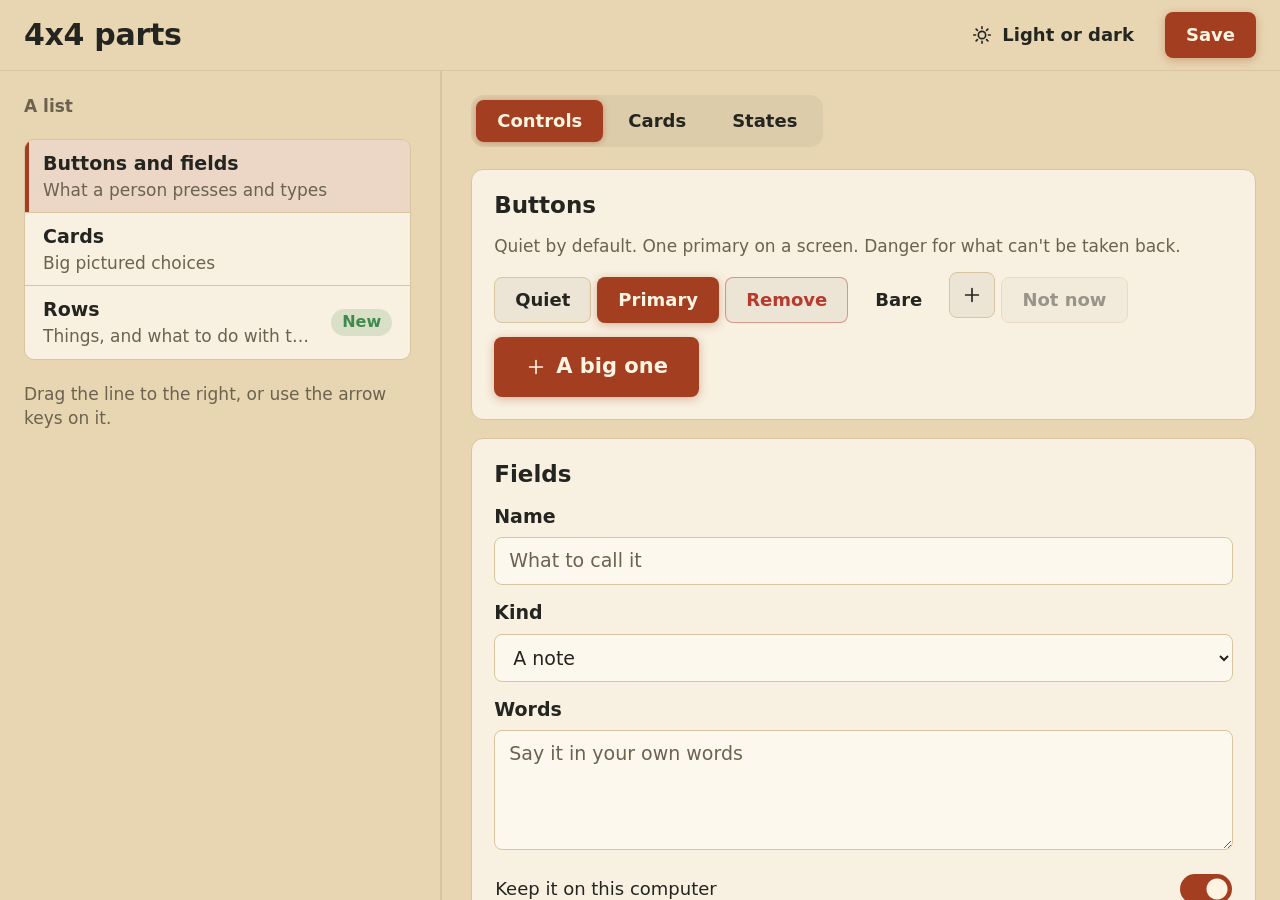
==== apps/parts/index.html @ 2109584d "The first open parts of 4x4: contracts, shared parts, the calculator, a first workspace Signed-off-b" ====
<!doctype html>
<html lang="en">
<head>
<meta charset="utf-8">
<meta name="viewport" content="width=device-width, initial-scale=1">
<title>4x4 parts</title>
<link rel="stylesheet" href="parts.css">
<script type="module" src="parts.js"></script>
<script type="module" src="index.js"></script>
</head>
<body>
<!-- Every part, as an app would use it (apps/parts/README.md). Open it on its own (/apps/parts/) or in a zone. -->
<app-page>
  <app-bar>
    <h1>4x4 parts</h1>
    <bar-end>
      <button id="theme" bare><svg viewBox="0 0 24 24" fill="none" stroke="currentColor" stroke-width="1.8" stroke-linecap="round" stroke-linejoin="round"><circle cx="12" cy="12" r="4"/><path d="M12 3v2M12 19v2M3 12h2M19 12h2M5.6 5.6l1.4 1.4M17 17l1.4 1.4M5.6 18.4 7 17M17 7l1.4-1.4"/></svg> Light or dark</button>
      <button primary id="save">Save</button>
    </bar-end>
  </app-bar>
  <app-split id="main">
    <aside>
      <app-body>
        <h3 quiet>A list</h3>
        <app-list id="list">
          <app-row press current><row-text><strong>Buttons and fields</strong><span quiet>What a person presses and types</span></row-text></app-row>
          <app-row press><row-text><strong>Cards</strong><span quiet>Big pictured choices</span></row-text></app-row>
          <app-row press><row-text><strong>Rows</strong><span quiet>Things, and what to do with them</span></row-text><row-end><app-tag ok>New</app-tag></row-end></app-row>
        </app-list>
        <p quiet>Drag the line to the right, or use the arrow keys on it.</p>
      </app-body>
    </aside>
    <split-bar></split-bar>
    <main>
      <app-body>
        <app-tabs>
          <button tab="controls" current>Controls</button>
          <button tab="cards">Cards</button>
          <button tab="states">States</button>
        </app-tabs>

        <app-pane name="controls" current>
          <app-panel>
            <h2>Buttons</h2>
            <p quiet>Quiet by default. One primary on a screen. Danger for what can't be taken back.</p>
            <p><button>Quiet</button> <button primary>Primary</button> <button danger>Remove</button> <button bare>Bare</button> <button icon aria-label="Add"><svg viewBox="0 0 24 24" fill="none" stroke="currentColor" stroke-width="1.8" stroke-linecap="round" stroke-linejoin="round"><path d="M12 5v14M5 12h14"/></svg></button> <button disabled>Not now</button></p>
            <p><button primary big><svg viewBox="0 0 24 24" fill="none" stroke="currentColor" stroke-width="1.8" stroke-linecap="round" stroke-linejoin="round"><path d="M12 5v14M5 12h14"/></svg> A big one</button></p>
          </app-panel>
          <app-panel>
            <h2>Fields</h2>
            <app-field><span>Name</span><input placeholder="What to call it"></app-field>
            <app-field><span>Kind</span><select><option>A note</option><option>A list</option></select></app-field>
            <app-field><span>Words</span><textarea placeholder="Say it in your own words"></textarea></app-field>
            <button role="switch" aria-checked="true">Keep it on this computer</button>
            <button role="switch" aria-checked="false">Tell me when it changes</button>
          </app-panel>
        </app-pane>

        <app-pane name="cards">
          <app-cards>
            <button card style="--hue: var(--zone-left)"><card-picture><svg viewBox="0 0 24 24" fill="none" stroke="currentColor" stroke-width="1.8" stroke-linecap="round" stroke-linejoin="round"><path d="M5 4h11a3 3 0 0 1 3 3v13H8a3 3 0 0 1-3-3z"/><path d="M5 17a3 3 0 0 1 3-3h11"/></svg></card-picture><strong>Reading</strong><span quiet>Two apps side by side</span></button>
            <button card current style="--hue: var(--zone-centre)"><card-picture><svg viewBox="0 0 24 24" fill="none" stroke="currentColor" stroke-width="1.8" stroke-linecap="round" stroke-linejoin="round"><path d="M6 3h9l4 4v14H6z"/><path d="M9 12h7M9 16h5"/></svg></card-picture><strong>Notes</strong><span quiet>You are here</span></button>
            <button card style="--hue: var(--zone-right)"><card-picture><svg viewBox="0 0 24 24" fill="none" stroke="currentColor" stroke-width="1.8" stroke-linecap="round" stroke-linejoin="round"><circle cx="12" cy="12" r="4"/><path d="M12 3v2M12 19v2M3 12h2M19 12h2M5.6 5.6l1.4 1.4M17 17l1.4 1.4M5.6 18.4 7 17M17 7l1.4-1.4"/></svg></card-picture><strong>Weather</strong><span quiet>One app</span></button>
            <button card style="--hue: var(--zone-bottom)"><card-picture><svg viewBox="0 0 24 24" fill="none" stroke="currentColor" stroke-width="1.8" stroke-linecap="round" stroke-linejoin="round"><path d="M12 5v14M5 12h14"/></svg></card-picture><strong>New</strong><span quiet>Start empty</span></button>
          </app-cards>
        </app-pane>

        <app-pane name="states">
          <app-panel>
            <h2>Meanings</h2>
            <p><app-tag>Plain</app-tag> <app-tag ok>Saved</app-tag> <app-tag warn>Check this</app-tag> <app-tag bad>Failed</app-tag> <app-tag info>Tip</app-tag></p>
            <h2>Working</h2>
            <app-busy></app-busy>
            <p><button id="ok">Say it worked</button> <button id="bad">Say it failed</button></p>
          </app-panel>
          <app-panel>
            <app-empty>
              <svg viewBox="0 0 24 24" fill="none" stroke="currentColor" stroke-width="1.8" stroke-linecap="round" stroke-linejoin="round"><path d="M6 3h9l4 4v14H6z"/><path d="M9 12h7M9 16h5"/></svg>
              <h2>Nothing here yet</h2>
              <p>Say what's missing in a line, then offer the one thing to do about it.</p>
              <button primary><svg viewBox="0 0 24 24" fill="none" stroke="currentColor" stroke-width="1.8" stroke-linecap="round" stroke-linejoin="round"><path d="M12 5v14M5 12h14"/></svg> Make the first one</button>
            </app-empty>
          </app-panel>
        </app-pane>
      </app-body>
    </main>
  </app-split>
</app-page>
</body>
</html>
---- apps/parts/parts.css ----
/* The parts every 4x4 app is built from (apps/parts/README.md). One file, linked by each app:
     <link rel="stylesheet" href="../parts/parts.css">
     <script type="module" src="../parts/parts.js"></script>
   Colours and sizes are the look file's (look.css, generated from the design tokens): in a zone the host sends its own values
   (parts.js), opened on its own the app draws with these. Every length is calc(N * var(--u)) and every text
   calc(N * var(--t)), so the person's Everything and Text sizes scale it; no text is under 16px.
   Native controls stay native (button, input, select): a part styles them, it doesn't replace them. Layout parts are
   plain elements named for what they are (app-page, app-bar, app-cards…), with attributes for their states.
   Everything sits in the cascade layer `parts`, so an app's own CSS, and any widget's it brings along (a map
   library's buttons), wins over a part without a fight of selectors. */
@import "look.css";

@layer parts {
[hidden] { display: none !important; }   /* hidden means hidden, whatever a part's display is */

:root { color-scheme: var(--scheme, light); --hue: var(--accent); --gap: calc(14 * var(--u)); --pad: calc(24 * var(--u)); }
*, *::before, *::after { box-sizing: border-box; }
html, body { height: 100%; margin: 0; }
html[alone] { background: var(--bg); }   /* opened on its own, not in a zone */
/* nothing shown until the host's look has come (or a moment has passed): it never flashes its own colours first */
html:not([looked]) body { opacity: 0; }
html:not([looked]) * { transition: none !important; }
body {
  font: calc(19 * var(--t))/1.45 var(--font); color: var(--ink); background: transparent;   /* in a zone: the zone's own surface */
  transition: opacity .15s; -webkit-font-smoothing: antialiased;
}
h1, h2, h3, p { margin: 0; }
h1 { font: 600 calc(30 * var(--t))/1.15 var(--font); letter-spacing: -0.01em; }
h2 { font: 600 calc(23 * var(--t))/1.2 var(--font); }
h3 { font: 600 calc(19 * var(--t))/1.3 var(--font); }
[quiet], small { color: var(--muted); font-size: max(16px, calc(17 * var(--t))); }   /* quiet, not small */
a { color: var(--accent); text-underline-offset: .18em; }
:focus-visible { outline: var(--ring) solid var(--focus); outline-offset: 2px; }
::selection { background: color-mix(in oklab, var(--hue) 30%, transparent); }

/* ---- the page: a bar on top when it has one, then what scrolls ---- */
app-page { display: grid; grid-template-rows: auto minmax(0, 1fr); height: 100%; }
app-page > :only-child { grid-row: 1 / -1; }
app-bar {
  display: flex; align-items: center; gap: var(--gap); min-height: calc(64 * var(--u));
  padding: calc(12 * var(--u)) var(--pad); border-bottom: var(--hair) solid var(--line);
}
app-bar > h1 { flex: 1; min-width: 0; overflow: hidden; text-overflow: ellipsis; white-space: nowrap; }
app-bar > bar-end, app-row > row-end { display: flex; align-items: center; gap: calc(10 * var(--u)); margin-left: auto; }
app-body { display: flex; flex-direction: column; gap: calc(22 * var(--u)); padding: var(--pad); overflow: auto; min-height: 0; }
app-body[centre] { align-items: center; justify-content: center; text-align: center; }

/* ---- buttons: quiet by default; one [primary] per screen; [danger] for what can't be taken back ---- */
button, a[button] {
  display: inline-flex; align-items: center; justify-content: center; gap: calc(9 * var(--u));
  min-height: calc(46 * var(--u)); padding: calc(9 * var(--u)) calc(20 * var(--u));
  font: 550 calc(18 * var(--t))/1.2 var(--font); color: var(--ink); text-decoration: none;
  background: var(--wash-soft); border: var(--hair) solid var(--line); border-radius: var(--radius);
  cursor: pointer; transition: background .12s, transform .08s, box-shadow .12s;
}
button:hover, a[button]:hover { background: var(--wash-strong); }
button:active, a[button]:active { transform: scale(.97); }
button[primary] { color: var(--accent-ink); background: var(--hue); border-color: transparent; box-shadow: 0 calc(2 * var(--u)) calc(10 * var(--u)) color-mix(in oklab, var(--hue) 35%, transparent); }
button[primary]:hover { background: color-mix(in oklab, var(--hue) 88%, var(--ink)); }
button[danger] { color: var(--bad); border-color: color-mix(in oklab, var(--bad) 45%, transparent); }
button[danger]:hover { color: var(--accent-ink); background: var(--bad); }
button[bare] { background: none; border-color: transparent; }
button[bare]:hover { background: var(--wash-hover); }
button[big] { min-height: calc(60 * var(--u)); padding-inline: calc(30 * var(--u)); font-size: calc(21 * var(--t)); }
button[icon] { width: calc(46 * var(--u)); padding: 0; }
button svg, a[button] svg { width: calc(22 * var(--u)); height: calc(22 * var(--u)); flex: none; }
button:disabled { opacity: .45; cursor: default; transform: none; }
/* a chip: a small choice among several in a row; [current] when it's the one picked */
button[chip] { min-height: calc(38 * var(--u)); padding: calc(5 * var(--u)) calc(15 * var(--u)); border-radius: 99px; font: 500 max(16px, calc(17 * var(--t)))/1.2 var(--font); }
button[chip][current] { color: var(--accent-ink); background: var(--hue); border-color: transparent; }

/* ---- fields: a label over its control ---- */
app-field { display: grid; gap: calc(7 * var(--u)); }
app-field > span, app-field > label { font-weight: 550; }
/* the label beside its control, in one line: <app-field inline> */
app-field[inline] { display: inline-flex; align-items: center; gap: calc(10 * var(--u)); }
app-field[inline] > :is(input, select) { width: auto; }
input:not([type=checkbox], [type=radio], [type=range]), select, textarea {
  width: 100%; min-height: calc(48 * var(--u)); padding: calc(10 * var(--u)) calc(14 * var(--u));
  font: calc(19 * var(--t))/1.35 var(--font); color: var(--ink);
  background: var(--well); border: var(--rule) solid var(--line); border-radius: var(--radius);
}
textarea { min-height: calc(120 * var(--u)); resize: vertical; }
input::placeholder, textarea::placeholder { color: var(--muted); }
input:focus-visible, select:focus-visible, textarea:focus-visible { outline: none; border-color: var(--focus); box-shadow: 0 0 0 var(--ring) color-mix(in oklab, var(--focus) 40%, transparent); }
input[type=checkbox], input[type=radio] { width: calc(22 * var(--u)); height: calc(22 * var(--u)); accent-color: var(--hue); }

/* a switch: <button role="switch" aria-checked="false">Label</button> (parts.js flips it and says `change`) */
button[role=switch] { justify-content: space-between; gap: calc(18 * var(--u)); background: none; border-color: transparent; padding-inline: 0; font-weight: 500; text-align: left; }
button[role=switch]:hover { background: none; }
button[role=switch]::after {
  content: ""; flex: none; width: calc(52 * var(--u)); height: calc(30 * var(--u)); border-radius: 99px;
  background: radial-gradient(circle at calc(15 * var(--u)) 50%, var(--panel) calc(10 * var(--u)), transparent calc(11 * var(--u))) var(--line);
  transition: background .18s;
}
button[role=switch][aria-checked=true]::after { background: radial-gradient(circle at calc(37 * var(--u)) 50%, var(--accent-ink) calc(10 * var(--u)), transparent calc(11 * var(--u))) var(--hue); }

/* ---- tabs: <app-tabs><button tab="a" current>…</button>…</app-tabs> then <app-pane name="a">… ---- */
app-tabs { display: flex; gap: calc(4 * var(--u)); padding: calc(5 * var(--u)); background: var(--wash-soft); border-radius: calc(var(--radius) + 5 * var(--u)); width: fit-content; max-width: 100%; overflow-x: auto; }
app-tabs > button { background: none; border-color: transparent; min-height: calc(42 * var(--u)); white-space: nowrap; }
app-tabs > button[current] { color: var(--accent-ink); background: var(--hue); box-shadow: 0 calc(1 * var(--u)) calc(6 * var(--u)) color-mix(in oklab, var(--hue) 40%, transparent); }
app-pane { display: flex; flex-direction: column; gap: calc(18 * var(--u)); }
app-pane:not([current]) { display: none; }

/* ---- a panel: a lifted surface for one subject ---- */
app-panel { display: flex; flex-direction: column; gap: calc(14 * var(--u)); padding: calc(22 * var(--u)); background: var(--panel); border: var(--hair) solid var(--line); border-radius: calc(var(--radius) + 4 * var(--u)); }

/* ---- cards: big pictured choices, as many as fit; a card is a button when it can be pressed ---- */
app-cards { display: grid; grid-template-columns: repeat(auto-fill, minmax(calc(230 * var(--u)), 1fr)); gap: calc(16 * var(--u)); }
app-card, button[card] {
  display: flex; flex-direction: column; align-items: stretch; justify-content: flex-start; gap: calc(10 * var(--u));
  padding: calc(14 * var(--u)); text-align: left; font-weight: 500;
  background: var(--panel); border: var(--rule) solid var(--line); border-radius: calc(var(--radius) + 4 * var(--u));
}
button[card]:hover { background: var(--panel); border-color: var(--hue); transform: translateY(calc(-3 * var(--u))); box-shadow: 0 calc(8 * var(--u)) calc(22 * var(--u)) rgb(var(--dark) / .14); }
button[card][current] { border-color: var(--hue); box-shadow: 0 0 0 var(--ring) var(--hue); }
card-picture { display: grid; place-items: center; aspect-ratio: 16 / 10; border-radius: var(--radius); background: color-mix(in oklab, var(--hue) 22%, var(--deep)); color: var(--hue); overflow: hidden; }
card-picture > img { width: 100%; height: 100%; object-fit: cover; }
card-picture > svg { width: 38%; height: 38%; }
app-card strong, button[card] strong { font: 600 calc(20 * var(--t))/1.25 var(--font); }

/* ---- a list of rows: something, what it is, then what can be done with it ---- */
app-list { display: flex; flex-direction: column; border: var(--hair) solid var(--line); border-radius: calc(var(--radius) + 2 * var(--u)); background: var(--panel); overflow: hidden; }
app-row { display: flex; align-items: center; gap: var(--gap); min-height: calc(60 * var(--u)); padding: calc(10 * var(--u)) calc(18 * var(--u)); }
app-row + app-row { border-top: var(--hair) solid var(--line); }
app-row[press] { cursor: pointer; }
app-row[press]:hover { background: var(--wash-hover); }
app-row[current] { background: color-mix(in oklab, var(--hue) 14%, transparent); box-shadow: inset calc(4 * var(--u)) 0 var(--hue); }
app-row > row-text { display: grid; min-width: 0; flex: 1; }
app-row > row-text > * { overflow: hidden; text-overflow: ellipsis; white-space: nowrap; }

/* ---- two parts side by side with a splitter the person drags (parts.js); narrow, one under the other ---- */
app-split { display: grid; grid-template-columns: minmax(calc(220 * var(--u)), var(--split, 34%)) calc(12 * var(--u)) minmax(0, 1fr); height: 100%; min-height: 0; }
app-split > * { min-width: 0; min-height: 0; overflow: auto; }
app-split > split-bar { cursor: col-resize; display: grid; place-items: center; overflow: visible; touch-action: none; }
app-split > split-bar::after { content: ""; width: var(--rule); height: 100%; background: var(--line); transition: width .12s, background .12s; }
app-split > split-bar:hover::after, app-split > split-bar[dragging]::after, app-split > split-bar:focus-visible::after { width: calc(4 * var(--u)); background: var(--hue); }
@container (max-width: 700px) { app-split { grid-template-columns: 1fr; height: auto; } app-split > split-bar { display: none; } }
body { container-type: inline-size; }

/* ---- nothing here yet: say so, large, with the one thing to do ---- */
app-empty { display: grid; justify-items: center; gap: calc(14 * var(--u)); padding: calc(48 * var(--u)) var(--pad); text-align: center; }
app-empty > svg { width: calc(72 * var(--u)); height: calc(72 * var(--u)); color: var(--hue); }
app-empty > h2 { font: 500 calc(30 * var(--t))/1.2 var(--font-display); }
app-empty > p { max-width: 34em; color: var(--muted); }

/* ---- a meaning: a small coloured word (state only, never decoration) ---- */
app-tag { display: inline-flex; align-items: center; padding: calc(3 * var(--u)) calc(11 * var(--u)); border-radius: 99px; font: 550 max(16px, calc(16 * var(--t)))/1.3 var(--font); color: var(--tag, var(--muted)); background: color-mix(in oklab, var(--tag, var(--muted)) 16%, transparent); }
app-tag[ok] { --tag: var(--ok); } app-tag[warn] { --tag: var(--warn); } app-tag[bad] { --tag: var(--bad); } app-tag[info] { --tag: var(--info); }

/* ---- working: a line that moves, so nothing looks stalled ---- */
app-busy { display: block; height: calc(5 * var(--u)); border-radius: 99px; background: var(--wash-strong); overflow: hidden; }
app-busy::after { content: ""; display: block; width: 36%; height: 100%; border-radius: inherit; background: var(--hue); animation: app-busy 1.1s ease-in-out infinite alternate; }
@keyframes app-busy { from { transform: translateX(-20%); } to { transform: translateX(200%); } }

/* ---- every press answered: a line said over the app for a moment (parts.js say()) ---- */
app-said {
  position: fixed; left: 50%; bottom: calc(28 * var(--u)); translate: -50% 0; z-index: 10; max-width: calc(100% - 2 * var(--pad));
  padding: calc(13 * var(--u)) calc(24 * var(--u)); border-radius: 99px; pointer-events: none;
  font: 600 calc(19 * var(--t))/1.3 var(--font); color: var(--accent-ink); background: var(--said, var(--hue));
  box-shadow: 0 calc(8 * var(--u)) calc(26 * var(--u)) rgb(var(--dark) / .28); animation: app-said 2.4s both;
}
@keyframes app-said { 0% { opacity: 0; transform: translateY(60%) scale(.92); } 9%, 82% { opacity: 1; transform: none; } 100% { opacity: 0; transform: translateY(-20%); } }

@media (prefers-reduced-motion: reduce) {
  * { transition: none !important; }
  app-busy::after { animation: none; width: 100%; opacity: .5; }
  app-said { animation-name: app-said-still; }
  @keyframes app-said-still { 0%, 85% { opacity: 1; } 100% { opacity: 0; } }
}
}
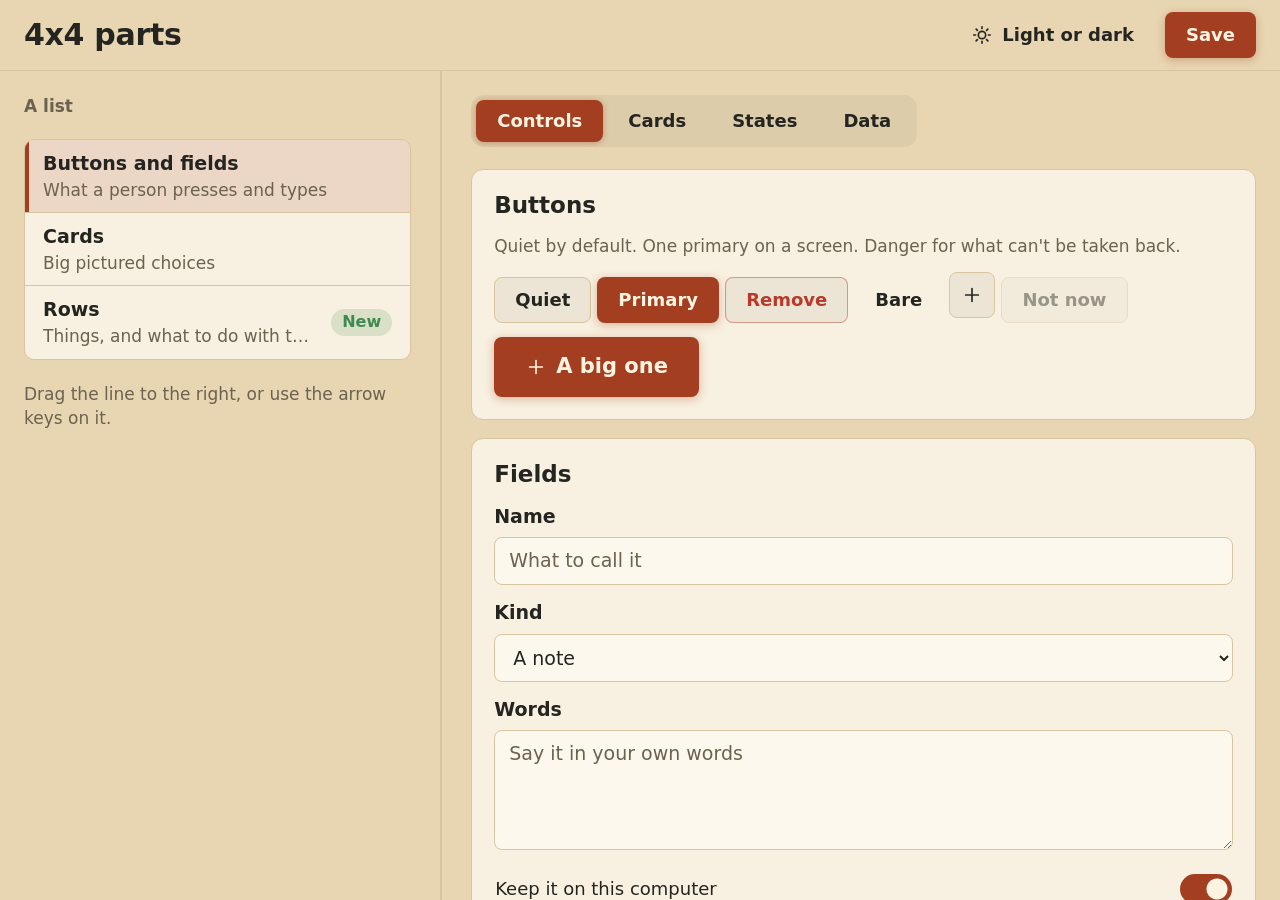
==== commit 3253a55d: "The app contract gains Your own apps and Data; the parts gain a data part, a said line with one butt" ====
--- a/apps/parts/index.html
+++ b/apps/parts/index.html
@@ -37,6 +37,7 @@
           <button tab="controls" current>Controls</button>
           <button tab="cards">Cards</button>
           <button tab="states">States</button>
+          <button tab="data">Data</button>
         </app-tabs>
 
         <app-pane name="controls" current>
@@ -71,7 +72,7 @@
             <p><app-tag>Plain</app-tag> <app-tag ok>Saved</app-tag> <app-tag warn>Check this</app-tag> <app-tag bad>Failed</app-tag> <app-tag info>Tip</app-tag></p>
             <h2>Working</h2>
             <app-busy></app-busy>
-            <p><button id="ok">Say it worked</button> <button id="bad">Say it failed</button></p>
+            <p><button id="ok">Say it worked</button> <button id="bad">Say it failed</button> <button id="undo">Say it with Undo</button></p>
           </app-panel>
           <app-panel>
             <app-empty>
@@ -82,6 +83,15 @@
             </app-empty>
           </app-panel>
         </app-pane>
+
+        <app-pane name="data">
+          <app-panel>
+            <h2>What an app keeps</h2>
+            <p quiet>Kept on this computer as you type. Reload the page and it's still here; open the page twice and one follows the other.</p>
+            <app-field><span>A line to keep</span><input id="kept" placeholder="Type anything"></app-field>
+            <p><button id="save-copy">Save a copy</button> <button id="bring-copy">Bring a copy in</button> <button danger id="forget">Forget it</button></p>
+          </app-panel>
+        </app-pane>
       </app-body>
     </main>
   </app-split>
--- a/apps/parts/parts.css
+++ b/apps/parts/parts.css
@@ -125,6 +125,7 @@
 app-row + app-row { border-top: var(--hair) solid var(--line); }
 app-row[press] { cursor: pointer; }
 app-row[press]:hover { background: var(--wash-hover); }
+app-row:focus-visible { outline-offset: calc(-2 * var(--ring)); }   /* inside the row: the list clips what's outside */
 app-row[current] { background: color-mix(in oklab, var(--hue) 14%, transparent); box-shadow: inset calc(4 * var(--u)) 0 var(--hue); }
 app-row > row-text { display: grid; min-width: 0; flex: 1; }
 app-row > row-text > * { overflow: hidden; text-overflow: ellipsis; white-space: nowrap; }
@@ -137,6 +138,14 @@
 app-split > split-bar:hover::after, app-split > split-bar[dragging]::after, app-split > split-bar:focus-visible::after { width: calc(4 * var(--u)); background: var(--hue); }
 @container (max-width: 700px) { app-split { grid-template-columns: 1fr; height: auto; } app-split > split-bar { display: none; } }
 body { container-type: inline-size; }
+/* <app-split turns>: a list and the thing opened from it. Narrow (a zone can be 300 wide), they take turns at the
+   full height: the aside, or the main part when the split says at="main". A [turn-back] button inside goes back to
+   the aside (parts.js); wide, it isn't needed and isn't shown. */
+@container (max-width: 700px) {
+  app-split[turns] { height: 100%; grid-template-rows: minmax(0, 1fr); }
+  app-split[turns][at=main] > aside, app-split[turns]:not([at=main]) > main { display: none; }
+}
+@container (min-width: 701px) { app-split[turns] [turn-back] { display: none; } }
 
 /* ---- nothing here yet: say so, large, with the one thing to do ---- */
 app-empty { display: grid; justify-items: center; gap: calc(14 * var(--u)); padding: calc(48 * var(--u)) var(--pad); text-align: center; }
@@ -161,11 +170,18 @@
   box-shadow: 0 calc(8 * var(--u)) calc(26 * var(--u)) rgb(var(--dark) / .28); animation: app-said 2.4s both;
 }
 @keyframes app-said { 0% { opacity: 0; transform: translateY(60%) scale(.92); } 9%, 82% { opacity: 1; transform: none; } 100% { opacity: 0; transform: translateY(-20%); } }
+/* with a button on it (say(text, kind, { text: 'Undo', run })): it can be pressed, stays longer, and holds while
+   pointed at or focused */
+app-said[act] { display: flex; align-items: center; gap: calc(16 * var(--u)); padding-block: calc(7 * var(--u)); padding-right: calc(8 * var(--u)); pointer-events: auto; animation: app-said-act 7s both; }
+app-said[act]:is(:hover, :focus-within) { animation-play-state: paused; }
+app-said > button { min-height: calc(40 * var(--u)); padding: calc(6 * var(--u)) calc(18 * var(--u)); border-radius: 99px; color: inherit; font-weight: 650; background: color-mix(in oklab, currentColor 18%, transparent); border-color: color-mix(in oklab, currentColor 35%, transparent); }
+app-said > button:hover { background: color-mix(in oklab, currentColor 30%, transparent); }
+@keyframes app-said-act { 0% { opacity: 0; transform: translateY(60%) scale(.92); } 3%, 93% { opacity: 1; transform: none; } 100% { opacity: 0; transform: translateY(-20%); } }
 
 @media (prefers-reduced-motion: reduce) {
   * { transition: none !important; }
   app-busy::after { animation: none; width: 100%; opacity: .5; }
-  app-said { animation-name: app-said-still; }
+  app-said, app-said[act] { animation-name: app-said-still; }
   @keyframes app-said-still { 0%, 85% { opacity: 1; } 100% { opacity: 0; } }
 }
 }
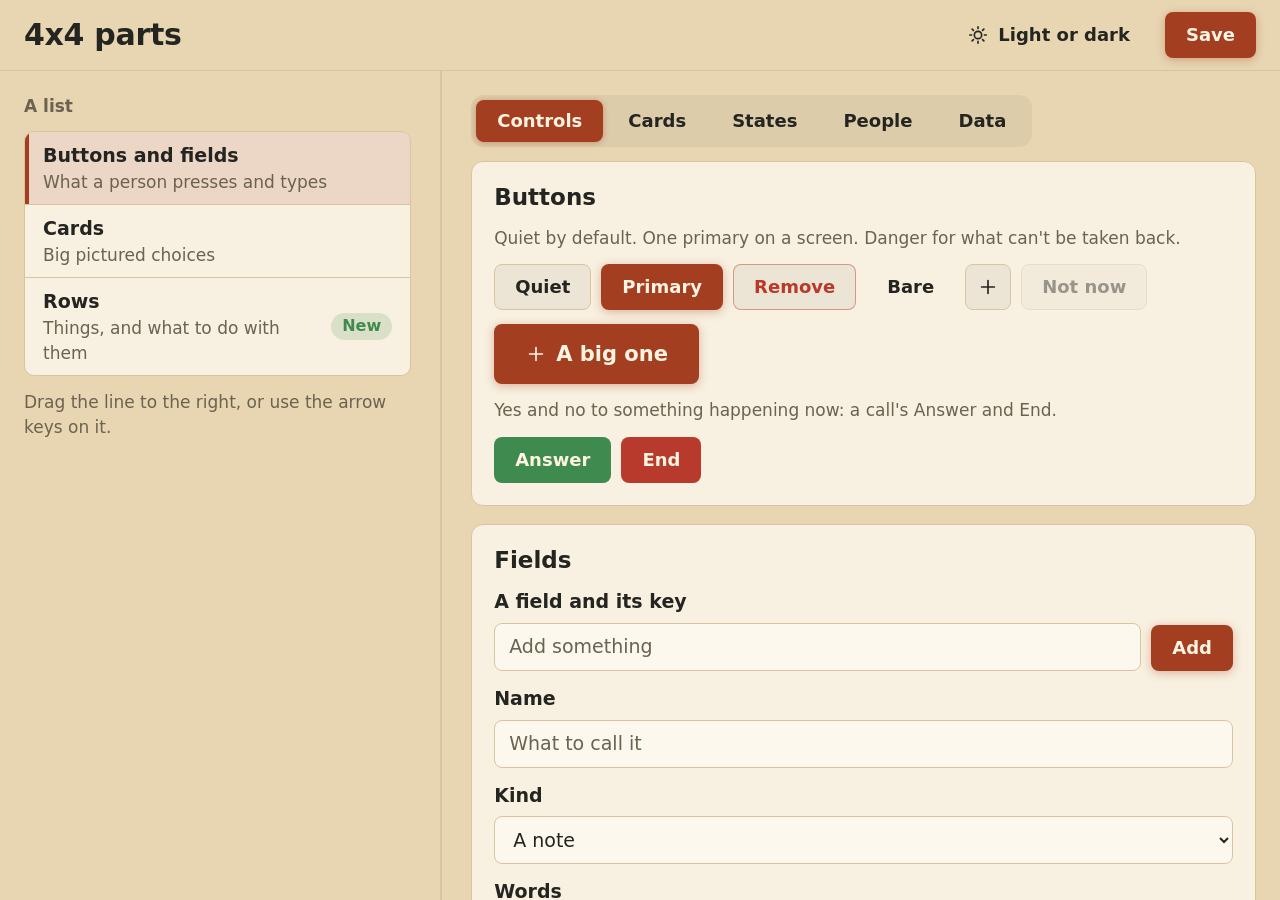
==== commit f42ad814: "Build helpers in Rust (helpers/: release files, level files, a local server, the repository's own ch" ====
--- a/apps/parts/index.html
+++ b/apps/parts/index.html
@@ -4,97 +4,205 @@
 <meta charset="utf-8">
 <meta name="viewport" content="width=device-width, initial-scale=1">
 <title>4x4 parts</title>
+<!-- Every kind, as an app would write it (the agreed names, README.md › The parts). The library gives kinds, not names: this
+     page calls its things sample-…, an app calls them what they are. Read a tag by its last word: sample-list is
+     a list, choice-grid a grid, sample-card a card. A kind's parts start with the kind: list-row in a list,
+     row-title in a row, card-picture in a card, view-splitter in a view. -->
 <link rel="stylesheet" href="parts.css">
-<script type="module" src="parts.js"></script>
+<link rel="stylesheet" href="named/thread.css">
 <script type="module" src="index.js"></script>
 </head>
 <body>
-<!-- Every part, as an app would use it (apps/parts/README.md). Open it on its own (/apps/parts/) or in a zone. -->
 <app-page>
-  <app-bar>
+  <header>
     <h1>4x4 parts</h1>
-    <bar-end>
-      <button id="theme" bare><svg viewBox="0 0 24 24" fill="none" stroke="currentColor" stroke-width="1.8" stroke-linecap="round" stroke-linejoin="round"><circle cx="12" cy="12" r="4"/><path d="M12 3v2M12 19v2M3 12h2M19 12h2M5.6 5.6l1.4 1.4M17 17l1.4 1.4M5.6 18.4 7 17M17 7l1.4-1.4"/></svg> Light or dark</button>
-      <button primary id="save">Save</button>
-    </bar-end>
-  </app-bar>
-  <app-split id="main">
+    <button bare name="light"><svg><use href="icons.svg#sun"/></svg> Light or dark</button>
+    <button primary name="save">Save</button>
+  </header>
+
+  <parts-view name="parts">
     <aside>
-      <app-body>
-        <h3 quiet>A list</h3>
-        <app-list id="list">
-          <app-row press current><row-text><strong>Buttons and fields</strong><span quiet>What a person presses and types</span></row-text></app-row>
-          <app-row press><row-text><strong>Cards</strong><span quiet>Big pictured choices</span></row-text></app-row>
-          <app-row press><row-text><strong>Rows</strong><span quiet>Things, and what to do with them</span></row-text><row-end><app-tag ok>New</app-tag></row-end></app-row>
-        </app-list>
-        <p quiet>Drag the line to the right, or use the arrow keys on it.</p>
-      </app-body>
+      <h3 quiet>A list</h3>
+      <sample-list>
+        <list-row press current>
+          <row-title>Buttons and fields</row-title>
+          <row-note>What a person presses and types</row-note>
+        </list-row>
+        <list-row press>
+          <row-title>Cards</row-title>
+          <row-note>Big pictured choices</row-note>
+        </list-row>
+        <list-row press>
+          <row-title>Rows</row-title>
+          <row-note>Things, and what to do with them</row-note>
+          <sample-tag ok>New</sample-tag>
+        </list-row>
+      </sample-list>
+      <p quiet>Drag the line to the right, or use the arrow keys on it.</p>
     </aside>
-    <split-bar></split-bar>
+
+    <view-splitter></view-splitter>
+
     <main>
-      <app-body>
-        <app-tabs>
-          <button tab="controls" current>Controls</button>
-          <button tab="cards">Cards</button>
-          <button tab="states">States</button>
-          <button tab="data">Data</button>
-        </app-tabs>
-
-        <app-pane name="controls" current>
-          <app-panel>
-            <h2>Buttons</h2>
-            <p quiet>Quiet by default. One primary on a screen. Danger for what can't be taken back.</p>
-            <p><button>Quiet</button> <button primary>Primary</button> <button danger>Remove</button> <button bare>Bare</button> <button icon aria-label="Add"><svg viewBox="0 0 24 24" fill="none" stroke="currentColor" stroke-width="1.8" stroke-linecap="round" stroke-linejoin="round"><path d="M12 5v14M5 12h14"/></svg></button> <button disabled>Not now</button></p>
-            <p><button primary big><svg viewBox="0 0 24 24" fill="none" stroke="currentColor" stroke-width="1.8" stroke-linecap="round" stroke-linejoin="round"><path d="M12 5v14M5 12h14"/></svg> A big one</button></p>
-          </app-panel>
-          <app-panel>
-            <h2>Fields</h2>
-            <app-field><span>Name</span><input placeholder="What to call it"></app-field>
-            <app-field><span>Kind</span><select><option>A note</option><option>A list</option></select></app-field>
-            <app-field><span>Words</span><textarea placeholder="Say it in your own words"></textarea></app-field>
-            <button role="switch" aria-checked="true">Keep it on this computer</button>
-            <button role="switch" aria-checked="false">Tell me when it changes</button>
-          </app-panel>
-        </app-pane>
-
-        <app-pane name="cards">
-          <app-cards>
-            <button card style="--hue: var(--zone-left)"><card-picture><svg viewBox="0 0 24 24" fill="none" stroke="currentColor" stroke-width="1.8" stroke-linecap="round" stroke-linejoin="round"><path d="M5 4h11a3 3 0 0 1 3 3v13H8a3 3 0 0 1-3-3z"/><path d="M5 17a3 3 0 0 1 3-3h11"/></svg></card-picture><strong>Reading</strong><span quiet>Two apps side by side</span></button>
-            <button card current style="--hue: var(--zone-centre)"><card-picture><svg viewBox="0 0 24 24" fill="none" stroke="currentColor" stroke-width="1.8" stroke-linecap="round" stroke-linejoin="round"><path d="M6 3h9l4 4v14H6z"/><path d="M9 12h7M9 16h5"/></svg></card-picture><strong>Notes</strong><span quiet>You are here</span></button>
-            <button card style="--hue: var(--zone-right)"><card-picture><svg viewBox="0 0 24 24" fill="none" stroke="currentColor" stroke-width="1.8" stroke-linecap="round" stroke-linejoin="round"><circle cx="12" cy="12" r="4"/><path d="M12 3v2M12 19v2M3 12h2M19 12h2M5.6 5.6l1.4 1.4M17 17l1.4 1.4M5.6 18.4 7 17M17 7l1.4-1.4"/></svg></card-picture><strong>Weather</strong><span quiet>One app</span></button>
-            <button card style="--hue: var(--zone-bottom)"><card-picture><svg viewBox="0 0 24 24" fill="none" stroke="currentColor" stroke-width="1.8" stroke-linecap="round" stroke-linejoin="round"><path d="M12 5v14M5 12h14"/></svg></card-picture><strong>New</strong><span quiet>Start empty</span></button>
-          </app-cards>
-        </app-pane>
-
-        <app-pane name="states">
-          <app-panel>
-            <h2>Meanings</h2>
-            <p><app-tag>Plain</app-tag> <app-tag ok>Saved</app-tag> <app-tag warn>Check this</app-tag> <app-tag bad>Failed</app-tag> <app-tag info>Tip</app-tag></p>
-            <h2>Working</h2>
-            <app-busy></app-busy>
-            <p><button id="ok">Say it worked</button> <button id="bad">Say it failed</button> <button id="undo">Say it with Undo</button></p>
-          </app-panel>
-          <app-panel>
-            <app-empty>
-              <svg viewBox="0 0 24 24" fill="none" stroke="currentColor" stroke-width="1.8" stroke-linecap="round" stroke-linejoin="round"><path d="M6 3h9l4 4v14H6z"/><path d="M9 12h7M9 16h5"/></svg>
-              <h2>Nothing here yet</h2>
-              <p>Say what's missing in a line, then offer the one thing to do about it.</p>
-              <button primary><svg viewBox="0 0 24 24" fill="none" stroke="currentColor" stroke-width="1.8" stroke-linecap="round" stroke-linejoin="round"><path d="M12 5v14M5 12h14"/></svg> Make the first one</button>
-            </app-empty>
-          </app-panel>
-        </app-pane>
-
-        <app-pane name="data">
-          <app-panel>
-            <h2>What an app keeps</h2>
-            <p quiet>Kept on this computer as you type. Reload the page and it's still here; open the page twice and one follows the other.</p>
-            <app-field><span>A line to keep</span><input id="kept" placeholder="Type anything"></app-field>
-            <p><button id="save-copy">Save a copy</button> <button id="bring-copy">Bring a copy in</button> <button danger id="forget">Forget it</button></p>
-          </app-panel>
-        </app-pane>
-      </app-body>
+      <tab-group>
+        <button tab="controls" current>Controls</button>
+        <button tab="cards">Cards</button>
+        <button tab="states">States</button>
+        <button tab="people">People</button>
+        <button tab="data">Data</button>
+      </tab-group>
+
+      <section tab="controls" current>
+        <sample-card>
+          <h2>Buttons</h2>
+          <p quiet>Quiet by default. One primary on a screen. Danger for what can't be taken back.</p>
+          <sample-group>
+            <button>Quiet</button>
+            <button primary>Primary</button>
+            <button danger>Remove</button>
+            <button bare>Bare</button>
+            <button icon aria-label="Add"><svg><use href="icons.svg#add"/></svg></button>
+            <button disabled>Not now</button>
+          </sample-group>
+          <sample-group>
+            <button primary big><svg><use href="icons.svg#add"/></svg> A big one</button>
+          </sample-group>
+          <p quiet>Yes and no to something happening now: a call's Answer and End.</p>
+          <sample-group>
+            <button ok>Answer</button>
+            <button bad>End</button>
+          </sample-group>
+        </sample-card>
+        <sample-card>
+          <h2>Fields</h2>
+          <form inline><label>A field and its key <input name="thing" placeholder="Add something"></label><button primary type="button">Add</button></form>
+          <label>Name <input name="name" placeholder="What to call it"></label>
+          <label>Kind <select name="kind"><option>A note</option><option>A list</option></select></label>
+          <label>Words <textarea name="words" placeholder="Say it in your own words"></textarea></label>
+          <button role="switch" aria-checked="true">Keep it on this computer</button>
+          <button role="switch" aria-checked="false">Tell me when it changes</button>
+        </sample-card>
+      </section>
+
+      <section tab="cards">
+        <choice-grid>
+          <button card hue="left">
+            <card-picture><svg><use href="icons.svg#book"/></svg></card-picture>
+            <strong>Reading</strong>
+            <small>Two apps side by side</small>
+          </button>
+          <button card hue="centre" current>
+            <card-picture><svg><use href="icons.svg#note"/></svg></card-picture>
+            <strong>Notes</strong>
+            <small>You are here</small>
+          </button>
+          <button card hue="right">
+            <card-picture><svg><use href="icons.svg#sun"/></svg></card-picture>
+            <strong>Weather</strong>
+            <small>One app</small>
+          </button>
+          <button card hue="bottom">
+            <card-picture><svg><use href="icons.svg#add"/></svg></card-picture>
+            <strong>New</strong>
+            <small>Start empty</small>
+          </button>
+        </choice-grid>
+      </section>
+
+      <section tab="states">
+        <sample-card>
+          <h2>Meanings</h2>
+          <p><sample-tag>Plain</sample-tag> <sample-tag ok>Saved</sample-tag> <sample-tag warn>Check this</sample-tag> <sample-tag bad>Failed</sample-tag> <sample-tag info>Tip</sample-tag></p>
+          <h2>Working</h2>
+          <progress></progress>
+          <sample-group>
+            <button name="say-ok">Say it worked</button>
+            <button name="say-bad">Say it failed</button>
+            <button name="say-undo">Say it with Undo</button>
+            <button name="ask">Ask before going on</button>
+          </sample-group>
+        </sample-card>
+        <sample-card>
+          <h2>What changed</h2>
+          <change-log lines>
+            <log-line>Flour, two cups</log-line>
+            <log-line removed>Sugar, one cup</log-line>
+            <log-line added>Honey, half a cup</log-line>
+            <log-line>Salt, a pinch</log-line>
+          </change-log>
+        </sample-card>
+        <sample-card>
+          <empty-notice>
+            <svg><use href="icons.svg#note"/></svg>
+            <h2>Nothing here yet</h2>
+            <p>Say what's missing in a line, then offer the one thing to do about it.</p>
+            <button primary><svg><use href="icons.svg#add"/></svg> Make the first one</button>
+          </empty-notice>
+        </sample-card>
+      </section>
+
+      <section tab="people">
+        <sample-card>
+          <h2>Who is around</h2>
+          <p quiet>A portrait for a person, an icon for a thing; the dot says whether they can be reached. A badge counts what is new.</p>
+          <people-list>
+            <list-row current>
+              <person-portrait online>A</person-portrait>
+              <row-title>Ada <unread-badge aria-label="2 new">2</unread-badge></row-title>
+              <row-note>Online, direct</row-note>
+              <button primary>Write</button>
+            </list-row>
+            <list-row>
+              <device-icon relay>T</device-icon>
+              <row-title>The upstairs computer</row-title>
+              <row-note>Online, through a relay</row-note>
+              <button primary>Write</button>
+            </list-row>
+            <list-row done>
+              <talk-icon group>3</talk-icon>
+              <row-title>The three of us</row-title>
+              <row-note>Offline</row-note>
+              <button primary>Write</button>
+            </list-row>
+          </people-list>
+        </sample-card>
+        <sample-card>
+          <h2>A conversation</h2>
+          <sample-thread>
+            <thread-log empty="Nothing written yet."></thread-log>
+            <form>
+              <textarea name="text" rows="1" placeholder="Write…" aria-label="Write"></textarea>
+              <button primary>Send</button>
+            </form>
+            <output></output>
+          </sample-thread>
+        </sample-card>
+      </section>
+
+      <section tab="data">
+        <sample-card>
+          <h2>What an app keeps</h2>
+          <p quiet>Kept on this computer as you type. Reload the page and it's still here; open the page twice and one follows the other.</p>
+          <label>A line to keep <input name="line" placeholder="Type anything"></label>
+          <sample-group>
+            <button name="save-copy">Save a copy</button>
+            <button name="bring-copy">Bring a copy in</button>
+            <button danger name="forget">Forget it</button>
+          </sample-group>
+        </sample-card>
+      </section>
     </main>
-  </app-split>
+  </parts-view>
+  <dialog name="ask">
+    <form method="dialog">
+      <h2>Remove the list?</h2>
+      <p>Its three things go with it.</p>
+      <sample-group>
+        <button danger value="yes">Remove</button>
+        <button value="no">Keep it</button>
+      </sample-group>
+    </form>
+  </dialog>
 </app-page>
 </body>
 </html>
--- a/apps/parts/parts.css
+++ b/apps/parts/parts.css
@@ -143,7 +143,9 @@
    the aside (parts.js); wide, it isn't needed and isn't shown. */
 @container (max-width: 700px) {
   app-split[turns] { height: 100%; grid-template-rows: minmax(0, 1fr); }
-  app-split[turns][at=main] > aside, app-split[turns]:not([at=main]) > main { display: none; }
+  /* !important: inside a layer it beats an app's own `aside { display: flex }`, which otherwise showed both sides
+     at once (found building Text chat and Lists, 2026-11-17) */
+  app-split[turns][at=main] > aside, app-split[turns]:not([at=main]) > main { display: none !important; }
 }
 @container (min-width: 701px) { app-split[turns] [turn-back] { display: none; } }
 
@@ -162,26 +164,294 @@
 app-busy::after { content: ""; display: block; width: 36%; height: 100%; border-radius: inherit; background: var(--hue); animation: app-busy 1.1s ease-in-out infinite alternate; }
 @keyframes app-busy { from { transform: translateX(-20%); } to { transform: translateX(200%); } }
 
-/* ---- every press answered: a line said over the app for a moment (parts.js say()) ---- */
-app-said {
+/* ---- every press answered: a line said over the app for a moment (parts.js say()): a toast, dressed with the kinds below; its motion ---- */
+@keyframes app-said { 0% { opacity: 0; transform: translateY(60%) scale(.92); } 9%, 82% { opacity: 1; transform: none; } 100% { opacity: 0; transform: translateY(-20%); } }
+@keyframes app-said-act { 0% { opacity: 0; transform: translateY(60%) scale(.92); } 3%, 93% { opacity: 1; transform: none; } 100% { opacity: 0; transform: translateY(-20%); } }
+
+/* ==== People: the parts for talking with someone (apps/parts/p2p/*.js draw them; apps/parts/p2p/README.md) ====
+   The list of devices and conversations (people.js), the strip of Mic, Camera and Speaker (level-strip.js), someone
+   calling (ringer.js), a conversation and the box to write in (thread.js). Until 2026-11-17 these had a stylesheet
+   and a dark look of their own (p2p/p2p.css, p2p/app.css, deleted 2026-11-18 when the last page left them); here they draw from the one look, light and dark. */
+p.say { color: var(--muted); font-size: max(16px, calc(17 * var(--t))); }   /* a quiet line that says what's so */
+p.say.bad { color: var(--bad); }
+svg.icon { width: 1.2em; height: 1.2em; flex: none; }
+button.call { color: var(--accent-ink); background: var(--hue); border-color: transparent; }   /* the one thing to do with a person */
+button.call:hover { background: color-mix(in oklab, var(--hue) 88%, var(--ink)); }
+button.answer { color: var(--accent-ink); background: var(--ok); border-color: transparent; }
+button.answer:hover { background: color-mix(in oklab, var(--ok) 88%, var(--ink)); }
+button:is(.decline, .end) { color: var(--accent-ink); background: var(--bad); border-color: transparent; }
+button:is(.decline, .end):hover { background: color-mix(in oklab, var(--bad) 88%, var(--ink)); }
+
+/* people.js: a person or device with a dot (on: green; through a relay: amber; off: grey) and one key */
+ul.people { list-style: none; margin: 0; padding: 0; display: grid; gap: calc(10 * var(--u)); }
+/* in a narrow column the key drops under the name rather than squeezing it (seen in an AWD zone, 2026-11-18) */
+ul.people li { display: flex; flex-wrap: wrap; align-items: center; gap: calc(10 * var(--u)) var(--gap); min-height: calc(68 * var(--u)); padding: calc(10 * var(--u)) calc(16 * var(--u)); background: var(--panel); border: var(--hair) solid var(--line); border-radius: calc(var(--radius) + 2 * var(--u)); }
+ul.people li[aria-current] { background: color-mix(in oklab, var(--hue) 14%, var(--panel)); border-color: var(--hue); box-shadow: inset calc(4 * var(--u)) 0 var(--hue); }
+ul.people .badge { position: relative; flex: none; display: grid; place-items: center; width: calc(44 * var(--u)); height: calc(44 * var(--u)); border-radius: 50%; font-weight: 700; color: var(--accent-ink); background: var(--zone-centre); }
+ul.people li.group .badge { background: var(--zone-right); }
+ul.people .badge::after { content: ""; position: absolute; right: -1px; bottom: -1px; width: calc(13 * var(--u)); height: calc(13 * var(--u)); border-radius: 50%; background: var(--muted); box-shadow: 0 0 0 calc(3 * var(--u)) var(--panel); }
+ul.people li[online] .badge::after { background: var(--ok); }
+ul.people li[relay] .badge::after { background: var(--warn); }
+ul.people .text { display: flex; flex-direction: column; min-width: 0; flex: 1 1 7em; }
+ul.people .text b { font-weight: 600; overflow-wrap: break-word; }
+ul.people li > button { margin-left: auto; }
+ul.people .text span { color: var(--muted); font-size: max(16px, calc(17 * var(--t))); }
+ul.people .text span.good { color: var(--ok); }  ul.people .text span.bad { color: var(--bad); }  ul.people .text span.behind { color: var(--warn); }
+ul.people mark { margin-left: calc(8 * var(--u)); padding: 0 calc(9 * var(--u)); border-radius: 99px; font: 700 max(16px, calc(16 * var(--t)))/1.5 var(--font); color: var(--accent-ink); background: var(--hue); vertical-align: middle; }
+
+/* level-strip.js: Mic (on or off, its level, a live meter), Camera, Speaker (on or off, its volume) */
+level-strip { display: flex; flex-wrap: wrap; align-items: center; gap: calc(8 * var(--u)); }
+level-pill { display: inline-flex; align-items: center; gap: calc(4 * var(--u)); padding: calc(3 * var(--u)); border-radius: 99px; background: var(--wash-soft); border: var(--hair) solid var(--line); }
+level-pill button { border-radius: 99px; min-height: calc(40 * var(--u)); padding: calc(6 * var(--u)) calc(16 * var(--u)); }
+level-pill button[aria-pressed="true"] { color: var(--accent-ink); background: var(--hue); border-color: transparent; }
+level-pill button[aria-pressed="false"] { color: var(--bad); border-color: color-mix(in oklab, var(--bad) 55%, transparent); background: color-mix(in oklab, var(--bad) 12%, transparent); }
+level-pill .slider { position: relative; display: inline-flex; align-items: center; padding: 0 calc(10 * var(--u)) 0 calc(4 * var(--u)); }
+level-pill input[type=range] { width: clamp(70px, 8vw, 130px); accent-color: var(--hue); cursor: pointer; }
+level-pill button[aria-pressed="false"] + .slider input { accent-color: var(--muted); }
+/* no microphone or camera here: neither on nor off, greyed (before 2026-11-19 it looked on) */
+level-pill button:disabled { color: var(--muted); background: transparent; border-color: var(--line); opacity: .6; cursor: not-allowed; }
+level-pill button:disabled + .slider { opacity: .45; }
+mic-meter { position: absolute; left: calc(4 * var(--u)); right: calc(10 * var(--u)); bottom: calc(-3 * var(--u)); height: calc(3 * var(--u)); border-radius: 2px; background: var(--well); overflow: hidden; pointer-events: none; }
+mic-meter i { display: block; height: 100%; width: 0; background: var(--ok); }
+
+/* ringer.js: someone calling */
+dialog.ringing { min-width: min(calc(380 * var(--u)), 90vw); padding: calc(32 * var(--u)) calc(40 * var(--u)); text-align: center; color: var(--ink); background: var(--panel); border: var(--hair) solid var(--line); border-radius: calc(var(--radius) + 12 * var(--u)); box-shadow: 0 calc(20 * var(--u)) calc(60 * var(--u)) rgb(var(--dark) / .4); }
+dialog.ringing::backdrop { background: rgb(var(--dark) / .45); backdrop-filter: blur(4px); }
+dialog.ringing h2 { margin: calc(14 * var(--u)) 0 calc(4 * var(--u)); font: 500 calc(30 * var(--t))/1.2 var(--font-display); }
+.ring-pulse { width: calc(64 * var(--u)); height: calc(64 * var(--u)); margin: 0 auto; border-radius: 50%; background: var(--ok); display: grid; place-items: center; font: 700 calc(28 * var(--t))/1 var(--font); color: rgb(var(--dark)); animation: ring-pulse 1.2s ease-out infinite; }
+@keyframes ring-pulse { from { box-shadow: 0 0 0 0 color-mix(in oklab, var(--ok) 60%, transparent); } to { box-shadow: 0 0 0 calc(28 * var(--u)) transparent; } }
+.ring-buttons { display: flex; gap: var(--gap); justify-content: center; margin-top: calc(22 * var(--u)); }
+.ring-buttons button { min-height: calc(54 * var(--u)); padding-inline: calc(30 * var(--u)); font-size: calc(20 * var(--t)); }
+
+/* thread.js: a conversation, yours on the right, and the box to write in */
+.p2p-thread { display: flex; flex-direction: column; min-height: 0; gap: calc(10 * var(--u)); }
+thread-lines { flex: 1; min-height: calc(120 * var(--u)); overflow-y: auto; display: flex; flex-direction: column; gap: calc(10 * var(--u)); padding: calc(4 * var(--u)) calc(2 * var(--u)); }
+thread-line { align-self: flex-start; max-width: 80%; padding: calc(10 * var(--u)) calc(15 * var(--u)); border-radius: calc(16 * var(--u)) calc(16 * var(--u)) calc(16 * var(--u)) calc(4 * var(--u)); background: var(--panel); border: var(--hair) solid var(--line); white-space: pre-wrap; overflow-wrap: anywhere; }
+thread-line[mine] { align-self: flex-end; border-radius: calc(16 * var(--u)) calc(16 * var(--u)) calc(4 * var(--u)) calc(16 * var(--u)); background: color-mix(in oklab, var(--hue) 16%, var(--panel)); border-color: color-mix(in oklab, var(--hue) 40%, transparent); }
+thread-line b { display: flex; gap: calc(10 * var(--u)); align-items: baseline; font-size: max(16px, calc(16 * var(--t))); margin-bottom: calc(2 * var(--u)); }
+thread-line time { font-weight: 400; color: var(--muted); }
+thread-file { display: flex; flex-direction: column; gap: calc(6 * var(--u)); margin: calc(4 * var(--u)) 0; }
+thread-file img, thread-file video { display: block; max-width: 100%; max-height: calc(360 * var(--u)); border-radius: calc(10 * var(--u)); }
+thread-file a { color: inherit; }
+.p2p-thread[dropping] thread-lines { outline: 2px dashed currentColor; outline-offset: -4px; }
+.p2p-thread form { display: flex; gap: calc(10 * var(--u)); align-items: flex-end; }
+.p2p-thread textarea { flex: 1; min-height: calc(48 * var(--u)); max-height: 40vh; }
+.p2p-thread p.say { min-height: 1em; }
+.p2p-thread p.say.empty { margin: auto; text-align: center; }
+
+@media (prefers-reduced-motion: reduce) {
+  * { transition: none !important; }
+  .ring-pulse { animation: none; }
+  app-busy::after { animation: none; width: 100%; opacity: .5; }
+  @keyframes app-said-still { 0%, 85% { opacity: 1; } 100% { opacity: 0; } }
+}
+}
+
+/* ==== The kinds (the agreed names, README.md › The parts; agreed 2026-11-18) ====
+   The library gives kinds, not names. An app names each thing by what it is, and the last word is its kind:
+   <device-list> is a list, <recipe-card> a card, <chat-view> a view. parts.js reads that word and marks the
+   element, so here one rule dresses every list: :state(list). Nothing below knows an app's names.
+
+     standard HTML    for what a person operates and for the outline: button, input, select, textarea, label, form,
+                      fieldset, dialog, progress, output; header, main, aside, section, h1 to h3, p
+     a kind           :state(page view card list row grid group thread log line tag badge portrait icon notice toast)
+     a kind's part    by its own name, in any thing of that kind: list-row, row-title, row-note, card-picture,
+                      view-splitter, thread-log, log-line
+     a word           how it is just now: primary, danger, bare, big, quiet, current, mine, online; ok warn bad info
+   No class, no id, no div. A new app is written this way (starter/). The app- parts above (app-bar, app-body,
+   app-split, app-panel, app-list, app-row, app-card, app-field, app-empty, app-tabs, app-busy) are the earlier
+   names: they stay until the last app written in them has moved, and no new page uses them. */
+@layer parts {
+
+/* ---- the page: app-page > header, then main or a :state(view) ---- */
+app-page > :is(main, :state(view)) { min-height: 0; }
+app-page > main { display: flex; flex-direction: column; gap: calc(22 * var(--u)); padding: var(--pad); overflow: auto; }
+
+/* a header is a heading and what goes with it, at any depth: the heading takes the room, the rest sits at the end */
+header { display: flex; align-items: center; gap: var(--gap); min-height: calc(46 * var(--u)); }
+header > :is(h1, h2, h3) { flex: 1; min-width: 0; }
+/* the page's name keeps its room; narrow, the keys go under it rather than cut it short */
+header > h1 { flex: 1 0 auto; max-width: 100%; overflow: hidden; text-overflow: ellipsis; white-space: nowrap; }
+app-page > header { flex-wrap: wrap; }
+app-page > header { min-height: calc(64 * var(--u)); padding: calc(12 * var(--u)) var(--pad); border-bottom: var(--hair) solid var(--line); }
+
+/* ---- words: [quiet] says less loudly, never smaller; ok, warn and bad colour a line by its meaning ---- */
+p:is([ok], [warn], [bad]), output { font-size: max(16px, calc(17 * var(--t))); }
+[ok]:is(p, output) { color: var(--ok); }  [warn]:is(p, output) { color: var(--warn); }  [bad]:is(p, output) { color: var(--bad); }
+output { display: block; }
+output:empty { display: none; }
+
+/* ---- a key that answers yes or no to something happening now: <button ok>Answer</button>, <button bad>End</button>
+   (a call's Answer, Decline and End; The same and Different). Filled, so it is found at once. ---- */
+button[ok] { color: var(--accent-ink); background: var(--ok); border-color: transparent; }
+button[ok]:hover { background: color-mix(in oklab, var(--ok) 88%, var(--ink)); }
+button[bad] { color: var(--accent-ink); background: var(--bad); border-color: transparent; }
+button[bad]:hover { background: color-mix(in oklab, var(--bad) 88%, var(--ink)); }
+
+/* ---- a field is a label around its control: <label>A name <input name="name"></label> ---- */
+label:has(> :is(input, select, textarea)) { display: grid; gap: calc(7 * var(--u)); font-weight: 550; }
+label:has(> :is([type=checkbox], [type=radio])) { display: inline-flex; align-items: center; gap: calc(8 * var(--u)); font-weight: 400; }
+fieldset { display: flex; flex-wrap: wrap; gap: calc(8 * var(--u)) calc(18 * var(--u)); min-width: 0; margin: 0; padding: 0; border: 0; }
+legend { padding: 0; margin-bottom: calc(8 * var(--u)); color: var(--muted); font-size: max(16px, calc(17 * var(--t))); }
+
+/* ---- :state(group): the keys that belong together, in a row ---- */
+:state(group) { display: flex; flex-wrap: wrap; align-items: center; gap: calc(10 * var(--u)); }
+
+/* ---- :state(card): a lifted surface for one subject. A form inside a card is laid out like it. ---- */
+:state(card), :state(card) > form { display: flex; flex-direction: column; gap: calc(14 * var(--u)); }
+:state(card) { padding: calc(22 * var(--u)); background: var(--panel); border: var(--hair) solid var(--line); border-radius: calc(var(--radius) + 4 * var(--u)); }
+
+/* ---- a tag: a word that labels a thing ---- */
+:state(tag) { display: inline-flex; align-items: center; padding: calc(3 * var(--u)) calc(11 * var(--u)); border-radius: 99px; font: 550 max(16px, calc(16 * var(--t)))/1.3 var(--font); color: var(--tag, var(--muted)); background: color-mix(in oklab, var(--tag, var(--muted)) 16%, transparent); }
+:state(tag)[ok] { --tag: var(--ok); }  :state(tag)[warn] { --tag: var(--warn); }  :state(tag)[bad] { --tag: var(--bad); }  :state(tag)[info] { --tag: var(--info); }
+
+/* ---- a badge: a small mark on something else, a count or a dot ---- */
+:state(badge) { margin-left: calc(8 * var(--u)); padding: 0 calc(9 * var(--u)); border-radius: 99px; font: 700 max(16px, calc(16 * var(--t)))/1.5 var(--font); color: var(--accent-ink); background: var(--hue); }
+
+/* ---- a portrait (someone) and an icon (something): a picture, or their first letter when there is none.
+   [online] puts a green dot on it, [relay] an amber one, neither a grey one; [group] is several ---- */
+:is(:state(portrait), :state(icon)) { position: relative; display: grid; place-items: center; width: calc(44 * var(--u)); height: calc(44 * var(--u)); border-radius: 50%; font-weight: 700; color: var(--accent-ink); background: var(--zone-centre); }
+:state(icon) { border-radius: calc(var(--radius) + 2 * var(--u)); }
+:is(:state(portrait), :state(icon))[group] { background: var(--zone-right); }
+:state(row) > :is(:state(portrait), :state(icon))::after { content: ""; position: absolute; right: -1px; bottom: -1px; width: calc(13 * var(--u)); height: calc(13 * var(--u)); border-radius: 50%; background: var(--muted); box-shadow: 0 0 0 calc(3 * var(--u)) var(--panel); }
+:state(row) > :is(:state(portrait), :state(icon))[online]::after { background: var(--ok); }
+:state(row) > :is(:state(portrait), :state(icon))[relay]::after { background: var(--warn); }
+
+/* ---- a notice: a message that stays in place. With a heading it is said large, with the one thing to do
+   (nothing here yet); words alone are a quiet line, coloured by ok, warn or bad ---- */
+:state(notice):not(:has(> h2)) { display: block; padding: 0; text-align: left; color: var(--muted); font-size: max(16px, calc(17 * var(--t))); }
+:state(notice)[ok] { color: var(--ok); }  :state(notice)[warn] { color: var(--warn); }  :state(notice)[bad] { color: var(--bad); }
+:state(notice):has(> h2) { display: grid; justify-items: center; gap: calc(14 * var(--u)); padding: calc(48 * var(--u)) var(--pad); text-align: center; }
+:state(notice) > svg { width: calc(72 * var(--u)); height: calc(72 * var(--u)); color: var(--hue); }
+:state(notice) > h2 { font: 500 calc(30 * var(--t))/1.2 var(--font-display); }
+:state(notice) > p { max-width: 34em; color: var(--muted); }
+main > :state(notice):has(> h2) { margin: auto; }
+
+/* ---- work under way is HTML's own <progress>, with no value ---- */
+progress:indeterminate { appearance: none; display: block; width: 100%; height: calc(5 * var(--u)); border: 0; border-radius: 99px; background: var(--wash-strong); overflow: hidden; }
+progress:indeterminate::-webkit-progress-bar { background: none; }
+progress:indeterminate::after { content: ""; display: block; width: 36%; height: 100%; border-radius: inherit; background: var(--hue); animation: app-busy 1.1s ease-in-out infinite alternate; }
+
+/* ---- a view: aside and main, side by side; with a view-splitter between them the person drags the line
+   (named.js keeps its place) ---- */
+:state(view) { display: grid; grid-template-columns: minmax(calc(220 * var(--u)), var(--split, 34%)) minmax(0, 1fr); height: 100%; min-height: 0; }
+:state(view) > * { min-width: 0; min-height: 0; overflow: auto; }
+:state(view) > :is(aside, main) { display: flex; flex-direction: column; gap: calc(14 * var(--u)); padding: var(--pad); }
+:state(view) > aside > :is(h2, section) { margin-top: calc(14 * var(--u)); }
+/* a side's heading and its key: in a narrow side the key goes under the heading, never over it (seen in an AWD zone, 2026-11-18) */
+:state(view) > :is(aside, main) > header { flex-wrap: wrap; }
+:state(view) > :is(aside, main) > header > :is(h2, h3) { flex: 1 1 auto; }
+/* what's in a side keeps its own height and the side scrolls; a part that should fill and scroll inside says so (chat-thread) */
+:where(:state(view) > :is(aside, main), app-page > main) > * { flex-shrink: 0; }
+:state(view) section { display: flex; flex-direction: column; gap: calc(14 * var(--u)); }
+:state(view):has(> view-splitter) { grid-template-columns: minmax(calc(220 * var(--u)), var(--split, 34%)) calc(12 * var(--u)) minmax(0, 1fr); }
+view-splitter { cursor: col-resize; display: grid; place-items: center; overflow: visible; touch-action: none; }
+view-splitter::after { content: ""; width: var(--rule); height: 100%; background: var(--line); transition: width .12s, background .12s; }
+view-splitter:is(:hover, [dragging], :focus-visible)::after { width: calc(4 * var(--u)); background: var(--hue); }
+/* narrow (a zone can be 300 wide): one under the other; <:state(view) turns> gives each side the whole height in turn,
+   the aside, or the main side when the view says at="main". A [turn-back] button goes back to the aside. */
+@container (max-width: 700px) {
+  :state(view), :state(view):has(> view-splitter) { grid-template-columns: 1fr; height: auto; }
+  :state(view) > view-splitter { display: none; }
+  /* one under the other, each at its own height, and the view scrolls as one (before 2026-11-18 the two sides
+     shared the page's height and each scrolled in its squeezed half: Devices and Video chat at 380 wide) */
+  :state(view):not([turns]) { overflow: auto; grid-auto-rows: max-content; align-content: start; }
+  :state(view):not([turns]) > * { overflow: visible; }
+  :state(view)[turns] { height: 100%; grid-template-rows: minmax(0, 1fr); }
+  :state(view)[turns][at=main] > aside, :state(view)[turns]:not([at=main]) > main { display: none; }
+}
+@container (min-width: 701px) { :state(view)[turns] [turn-back] { display: none; } }
+
+/* ---- a group that holds tabs, and beside it whatever carries the same word:
+        <tab-group><button tab="a" current>…</button></tab-group>  <section tab="a" current>…</section> ---- */
+/* the tabs go onto a second row when they do not fit (before 2026-11-19 the row scrolled sideways and the last tab was cut, with nothing to say so) */
+:state(group):has(> button[tab]) { flex-wrap: wrap; gap: calc(4 * var(--u)); padding: calc(5 * var(--u)); background: var(--wash-soft); border-radius: calc(var(--radius) + 5 * var(--u)); width: fit-content; max-width: 100%; }
+:state(group) > button[tab] { background: none; border-color: transparent; min-height: calc(42 * var(--u)); white-space: nowrap; }
+:state(group) > button[tab][current] { color: var(--accent-ink); background: var(--hue); box-shadow: 0 calc(1 * var(--u)) calc(6 * var(--u)) color-mix(in oklab, var(--hue) 40%, transparent); }
+[tab]:not(button) { display: flex; flex-direction: column; gap: calc(18 * var(--u)); }
+[tab]:not(button, [current]) { display: none; }
+
+/* ---- a field and its key on one line: <form inline><label>Add a thing <input></label><button primary>Add</button></form>.
+   The field takes the room, the key sits at its foot, and it goes under when there is no room. ---- */
+form[inline] { display: flex; flex-direction: row; flex-wrap: wrap; align-items: flex-end; gap: calc(10 * var(--u)); }
+form[inline] > label { flex: 1 1 calc(200 * var(--u)); margin: 0; }
+
+/* ---- a dialog: something to answer before going on (<dialog><form method="dialog">…), opened with showModal().
+   Before 2026-11-19 only the ringing card was dressed, and a page's own dialog drew as the browser's. ---- */
+dialog { width: min(calc(460 * var(--u)), 92vw); padding: calc(24 * var(--u)) calc(28 * var(--u)); color: var(--ink); background: var(--panel); border: var(--hair) solid var(--line); border-radius: calc(var(--radius) + 4 * var(--u)); box-shadow: 0 calc(18 * var(--u)) calc(50 * var(--u)) rgb(var(--dark) / .3); }
+dialog::backdrop { background: rgb(var(--dark) / .45); backdrop-filter: blur(4px); }
+dialog > form { display: flex; flex-direction: column; gap: var(--gap); }
+dialog h2 { margin: 0; }
+
+/* ---- a list holds rows: any …-list > list-row > row-title · row-note, with a picture before and keys after ---- */
+:state(list) { display: flex; flex-direction: column; border: var(--hair) solid var(--line); border-radius: calc(var(--radius) + 2 * var(--u)); background: var(--panel); overflow: hidden; }
+/* a row is a grid: what comes first (an avatar, an icon), then the title over the note, then whatever follows */
+:state(row) { display: grid; grid-template-columns: minmax(0, 1fr); grid-auto-flow: column; grid-auto-columns: auto; align-items: center; column-gap: var(--gap); min-height: calc(60 * var(--u)); padding: calc(10 * var(--u)) calc(18 * var(--u)); }
+:state(row):has(> :first-child:not(row-title)) { grid-template-columns: auto minmax(0, 1fr); }
+:state(row) > * { grid-row: 1 / span 2; }
+/* a title's words, then a tag or a badge beside them, a little apart whether or not the page left a space (a row made
+   with el() has none: Plants, 2026-11-19) */
+:state(row) > row-title { grid-row: 1; font-weight: 600; overflow-wrap: anywhere; display: flex; flex-wrap: wrap; align-items: center; column-gap: calc(8 * var(--u)); }
+:state(row) > row-title:not(:has(~ row-note)) { grid-row: 1 / span 2; }
+:state(row) > row-note { grid-row: 2; grid-column: 1; color: var(--muted); font-size: max(16px, calc(17 * var(--t))); }
+:state(row):has(> :first-child:not(row-title)) > row-note { grid-column: 2; }
+:state(row):has(> row-note) > row-title { align-self: end; }
+:state(row):has(> row-note) > row-note { align-self: start; }
+row-note[ok] { color: var(--ok); }  row-note[warn] { color: var(--warn); }  row-note[bad] { color: var(--bad); }
+:state(row) + :state(row) { border-top: var(--hair) solid var(--line); }
+/* a row that is done (ticked, bought, finished): <list-row done>. Its title is struck and softer; the row stays. */
+:state(row)[done] > row-title { color: var(--muted); text-decoration: line-through; text-decoration-color: color-mix(in oklab, var(--muted) 70%, transparent); }
+/* a row with two keys or more in a narrow zone: the keys go under the title and the note, which keep the row's
+   width (before 2026-11-19 two keys squeezed a title to a letter a line: Plants at 320). It follows the page's
+   width, and a list in a view's side follows that side's (below). */
+/* a list in a side of a view is measured by itself, so the same holds for a narrow side of a wide page (2026-11-19).
+   Only there: a list measured by itself has no width of its own, which a side gives it and a row of things may not. */
+:state(view) > :is(aside, main) :state(list) { container-type: inline-size; }
+@container (max-width: 480px) {
+  :state(row):has(> button ~ button) { display: flex; flex-wrap: wrap; row-gap: calc(8 * var(--u)); }
+  :state(row):has(> button ~ button) > row-title { flex: 1 1 0; min-width: 60%; }
+  :state(row):has(> button ~ button) > row-note { flex: 1 1 100%; margin-top: calc(-6 * var(--u)); }
+}
+/* a list with no rows: it says so in the words its `empty` gives, or leaves the room to the notice written right
+   after it, which shows only then; no code either way */
+:state(list):not(:has(> :state(row))):not([empty]) { display: none; }
+:state(list)[empty]:not(:has(> :state(row)))::before { content: attr(empty); padding: calc(14 * var(--u)) calc(18 * var(--u)); color: var(--muted); font-size: max(16px, calc(17 * var(--t))); }
+:state(list):has(> :state(row)) + :state(notice):not([bad], [warn]) { display: none; }   /* a warning written after a list is not its empty word (2026-11-19: Phone hid "x4-p2p isn't running" whenever a group was listed) */
+:state(row)[press] { cursor: pointer; }
+:state(row)[press]:hover { background: var(--wash-hover); }
+:state(row):focus-visible { outline-offset: calc(-2 * var(--ring)); }
+:state(row)[current] { background: color-mix(in oklab, var(--hue) 14%, transparent); box-shadow: inset calc(4 * var(--u)) 0 var(--hue); }
+
+/* ---- :state(grid) > button[card] > card-picture: big pictured choices, as many as fit ---- */
+/* a card's own colour, by the zone it stands for: <button card hue="left"> */
+[hue=left] { --hue: var(--zone-left); }  [hue=centre] { --hue: var(--zone-centre); }  [hue=right] { --hue: var(--zone-right); }  [hue=bottom] { --hue: var(--zone-bottom); }
+button[card] > small { font-weight: 400; }
+:state(grid) { display: grid; grid-template-columns: repeat(auto-fill, minmax(calc(230 * var(--u)), 1fr)); gap: calc(16 * var(--u)); }
+
+/* ---- :state(toast): every press answered, a line over the app for a moment (named.js say()) ---- */
+:state(toast) {
   position: fixed; left: 50%; bottom: calc(28 * var(--u)); translate: -50% 0; z-index: 10; max-width: calc(100% - 2 * var(--pad));
   padding: calc(13 * var(--u)) calc(24 * var(--u)); border-radius: 99px; pointer-events: none;
-  font: 600 calc(19 * var(--t))/1.3 var(--font); color: var(--accent-ink); background: var(--said, var(--hue));
+  font: 600 calc(19 * var(--t))/1.3 var(--font); color: var(--accent-ink); background: var(--hue);
   box-shadow: 0 calc(8 * var(--u)) calc(26 * var(--u)) rgb(var(--dark) / .28); animation: app-said 2.4s both;
 }
-@keyframes app-said { 0% { opacity: 0; transform: translateY(60%) scale(.92); } 9%, 82% { opacity: 1; transform: none; } 100% { opacity: 0; transform: translateY(-20%); } }
-/* with a button on it (say(text, kind, { text: 'Undo', run })): it can be pressed, stays longer, and holds while
-   pointed at or focused */
-app-said[act] { display: flex; align-items: center; gap: calc(16 * var(--u)); padding-block: calc(7 * var(--u)); padding-right: calc(8 * var(--u)); pointer-events: auto; animation: app-said-act 7s both; }
-app-said[act]:is(:hover, :focus-within) { animation-play-state: paused; }
-app-said > button { min-height: calc(40 * var(--u)); padding: calc(6 * var(--u)) calc(18 * var(--u)); border-radius: 99px; color: inherit; font-weight: 650; background: color-mix(in oklab, currentColor 18%, transparent); border-color: color-mix(in oklab, currentColor 35%, transparent); }
-app-said > button:hover { background: color-mix(in oklab, currentColor 30%, transparent); }
-@keyframes app-said-act { 0% { opacity: 0; transform: translateY(60%) scale(.92); } 3%, 93% { opacity: 1; transform: none; } 100% { opacity: 0; transform: translateY(-20%); } }
+:state(toast)[ok] { background: var(--ok); }  :state(toast)[warn] { background: var(--warn); }  :state(toast)[bad] { background: var(--bad); }
+:state(toast):has(button) { display: flex; align-items: center; gap: calc(16 * var(--u)); padding-block: calc(7 * var(--u)); padding-right: calc(8 * var(--u)); pointer-events: auto; animation: app-said-act 7s both; }
+:state(toast):is(:hover, :focus-within) { animation-play-state: paused; }
+:state(toast) > button { min-height: calc(40 * var(--u)); padding: calc(6 * var(--u)) calc(18 * var(--u)); border-radius: 99px; color: inherit; font-weight: 650; background: color-mix(in oklab, currentColor 18%, transparent); border-color: color-mix(in oklab, currentColor 35%, transparent); }
 
 @media (prefers-reduced-motion: reduce) {
-  * { transition: none !important; }
-  app-busy::after { animation: none; width: 100%; opacity: .5; }
-  app-said, app-said[act] { animation-name: app-said-still; }
-  @keyframes app-said-still { 0%, 85% { opacity: 1; } 100% { opacity: 0; } }
-}
-}
+  progress:indeterminate::after { animation: none; width: 100%; opacity: .5; }
+  :state(toast) { animation-name: app-said-still; }
+}
+
+/* ---- what changed (versions.js): a log's lines marked [added] or [removed], the rest as they were ---- */
+:state(log)[lines] { display: flex; flex-direction: column; gap: 2px; line-height: 1.5; }
+:state(log)[lines] > log-line { display: block; padding: 0 calc(8 * var(--u)); white-space: pre-wrap; overflow-wrap: anywhere; }
+:state(log) > log-line[added], :state(log) > log-line[removed] { display: block; padding: 0 calc(8 * var(--u)); border-radius: calc(4 * var(--u)); white-space: pre-wrap; }
+:state(log) > log-line[added] { background: color-mix(in oklab, var(--ok) 18%, transparent); }
+:state(log) > log-line[removed] { background: color-mix(in oklab, var(--bad) 16%, transparent); text-decoration: line-through; text-decoration-color: color-mix(in oklab, var(--bad) 60%, transparent); }
+:state(log) > log-line[added]::before { content: "+ "; color: var(--ok); }
+:state(log) > log-line[removed]::before { content: "− "; color: var(--bad); }
+:state(log) > img { max-width: 100%; border-radius: var(--radius); }
+}
--- a/apps/parts/named/thread.css
+++ b/apps/parts/named/thread.css
@@ -0,0 +1,34 @@
+/* A thread: a conversation and the box to write in (thread.js). Linked after named.css by an app that has one:
+     <link rel="stylesheet" href="/apps/parts/named/people.css">
+
+   any …-thread                   chat-thread, group-chat-thread
+     thread-log > log-line [mine] > b > time · line-file (a picture, a video, a link that saves it)
+     form > button[name=add] · textarea · button
+     [dropping]                   a file is held over it
+     output                       why a line wasn't sent
+
+   The lists of who is around need nothing here: they are lists, their rows list-row, their pictures a portrait or
+   an icon (named.css); people.js fills them. */
+@layer parts {
+
+:state(thread) { display: flex; flex-direction: column; flex: 1; min-height: 0; gap: calc(10 * var(--u)); }
+thread-log { flex: 1; min-height: calc(120 * var(--u)); overflow-y: auto; display: flex; flex-direction: column; gap: calc(10 * var(--u)); padding: calc(4 * var(--u)) calc(2 * var(--u)); }
+thread-log:empty::before { content: attr(empty); margin: auto; text-align: center; color: var(--muted); font-size: max(16px, calc(17 * var(--t))); }
+log-line { align-self: flex-start; max-width: 80%; padding: calc(10 * var(--u)) calc(15 * var(--u)); border-radius: calc(16 * var(--u)) calc(16 * var(--u)) calc(16 * var(--u)) calc(4 * var(--u)); background: var(--panel); border: var(--hair) solid var(--line); white-space: pre-wrap; overflow-wrap: anywhere; }
+log-line[mine] { align-self: flex-end; border-radius: calc(16 * var(--u)) calc(16 * var(--u)) calc(4 * var(--u)) calc(16 * var(--u)); background: color-mix(in oklab, var(--hue) 16%, var(--panel)); border-color: color-mix(in oklab, var(--hue) 40%, transparent); }
+log-line > b { display: flex; gap: calc(10 * var(--u)); align-items: baseline; font-size: max(16px, calc(16 * var(--t))); margin-bottom: calc(2 * var(--u)); }
+log-line time { font-weight: 400; color: var(--muted); }
+line-file { display: flex; flex-direction: column; gap: calc(6 * var(--u)); margin: calc(4 * var(--u)) 0; }
+line-file :is(img, video) { display: block; max-width: 100%; max-height: calc(360 * var(--u)); border-radius: calc(10 * var(--u)); }
+line-file a { color: inherit; }
+:state(thread)[dropping] > thread-log { outline: 2px dashed currentColor; outline-offset: -4px; }
+:state(thread) > form { display: flex; gap: calc(10 * var(--u)); align-items: flex-end; }
+:state(thread) textarea { flex: 1; min-height: calc(48 * var(--u)); max-height: 40vh; }
+/* narrow (a phone, a small zone): the box to write in gets the whole width, Add and Send under it (2026-11-19: squeezed
+   between them it showed a word and a half) */
+@container (max-width: 480px) {
+  :state(thread) > form { flex-wrap: wrap; }
+  :state(thread) > form > textarea { order: -1; flex-basis: 100%; }
+  :state(thread) > form > button:last-of-type { margin-left: auto; }
+}
+}
